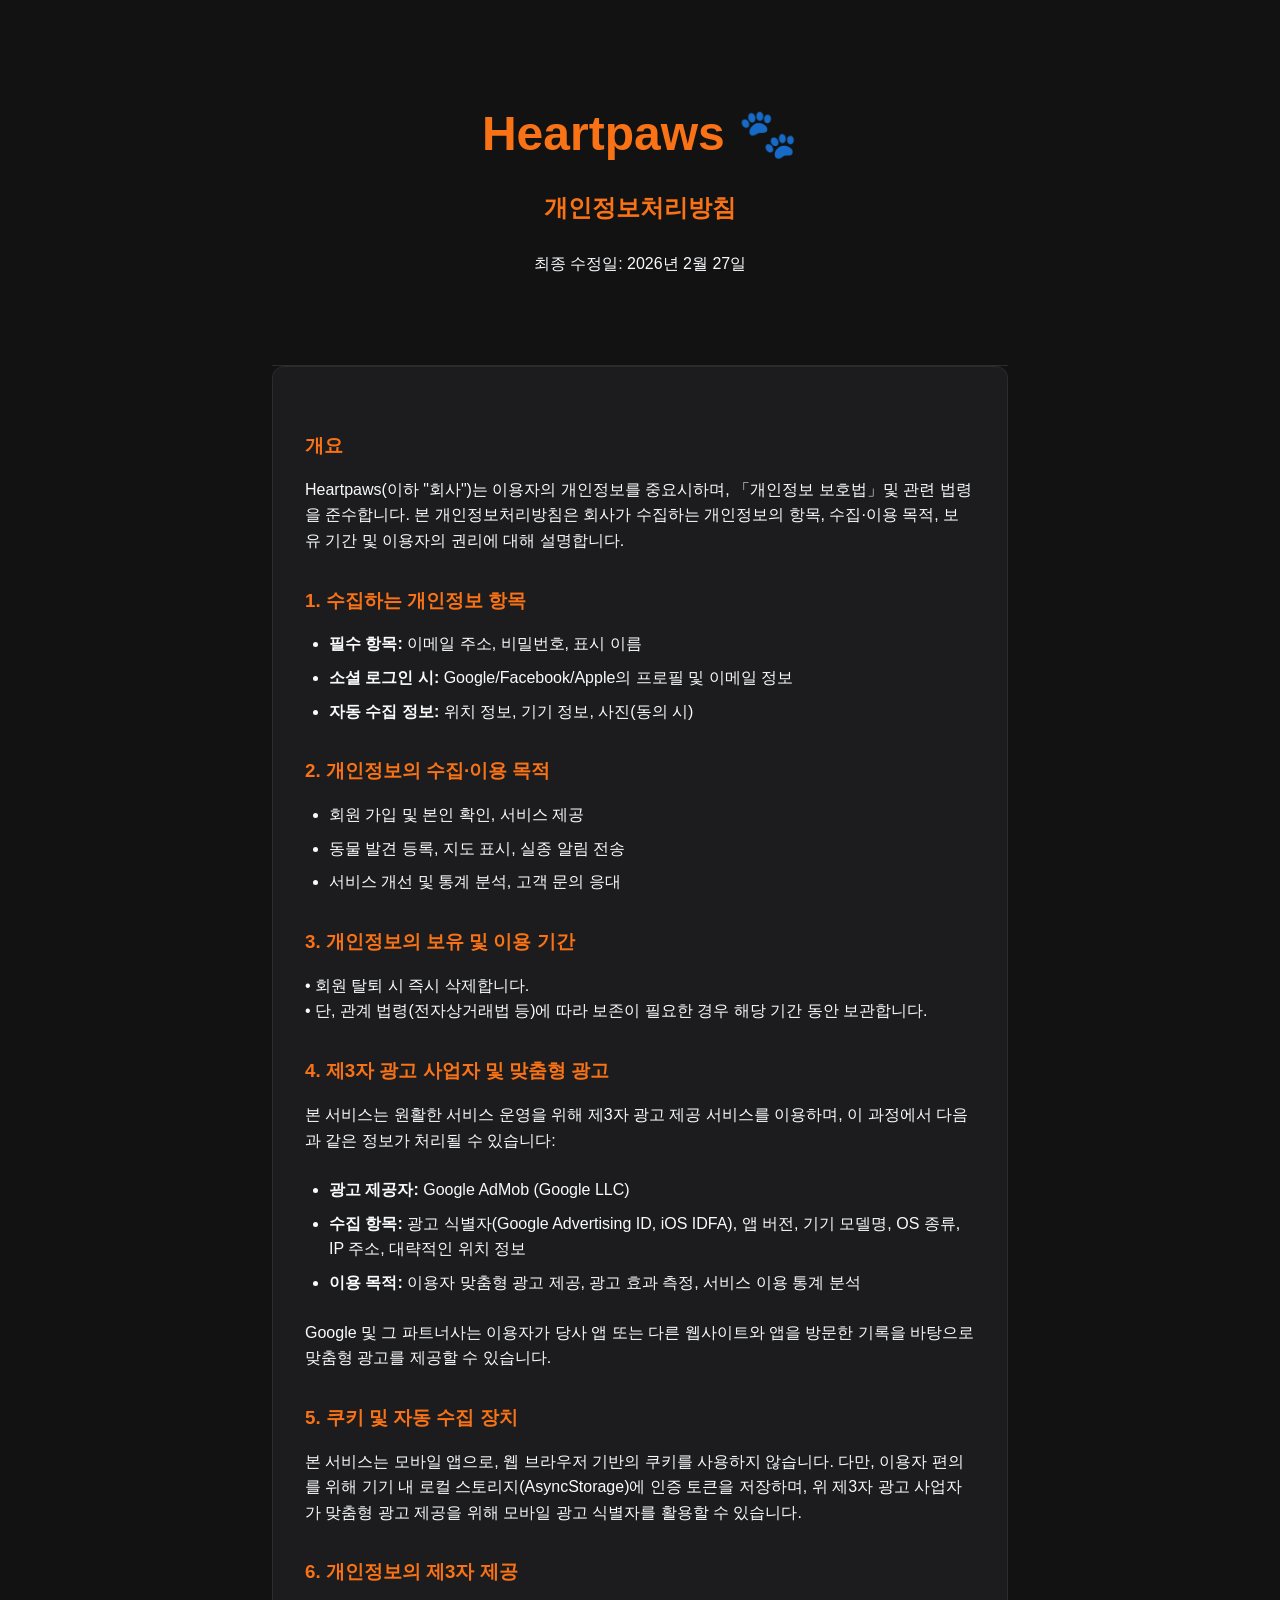
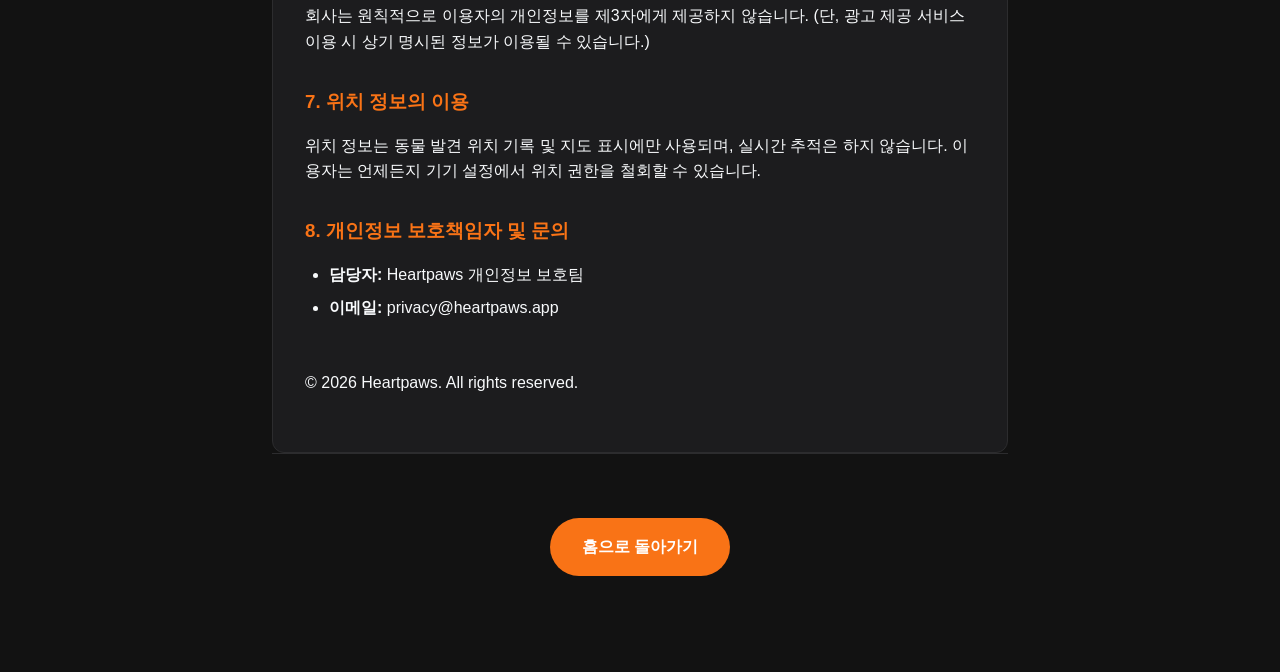
==== heartpaws-privacy.html @ 1fa8896c "docs: add Meta Data Deletion Policy and update privacy docs" ====
<!DOCTYPE html>
<html lang="ko">
<head>
    <meta charset="UTF-8">
    <meta name="viewport" content="width=device-width, initial-scale=1.0">
    <title>개인정보처리방침 - Heartpaws</title>
    <link rel="stylesheet" href="styles.css">
</head>
<body>
    <div class="container">
        <header>
            <h1>Heartpaws 🐾</h1>
            <h2>개인정보처리방침</h2>
            <p>최종 수정일: 2026년 2월 27일</p>
        </header>

        <section class="privacy-body">
            <h3>개요</h3>
            <p>Heartpaws(이하 "회사")는 이용자의 개인정보를 중요시하며, 「개인정보 보호법」및 관련 법령을 준수합니다. 본 개인정보처리방침은 회사가 수집하는 개인정보의 항목, 수집·이용 목적, 보유 기간 및 이용자의 권리에 대해 설명합니다.</p>

            <h3>1. 수집하는 개인정보 항목</h3>
            <ul>
                <li><strong>필수 항목:</strong> 이메일 주소, 비밀번호, 표시 이름</li>
                <li><strong>소셜 로그인 시:</strong> Google/Facebook/Apple의 프로필 및 이메일 정보</li>
                <li><strong>자동 수집 정보:</strong> 위치 정보, 기기 정보, 사진(동의 시)</li>
            </ul>

            <h3>2. 개인정보의 수집·이용 목적</h3>
            <ul>
                <li>회원 가입 및 본인 확인, 서비스 제공</li>
                <li>동물 발견 등록, 지도 표시, 실종 알림 전송</li>
                <li>서비스 개선 및 통계 분석, 고객 문의 응대</li>
            </ul>

            <h3>3. 개인정보의 보유 및 이용 기간</h3>
            <p>• 회원 탈퇴 시 즉시 삭제합니다.<br>
            • 단, 관계 법령(전자상거래법 등)에 따라 보존이 필요한 경우 해당 기간 동안 보관합니다.</p>

            <h3>4. 제3자 광고 사업자 및 맞춤형 광고</h3>
            <p>본 서비스는 원활한 서비스 운영을 위해 제3자 광고 제공 서비스를 이용하며, 이 과정에서 다음과 같은 정보가 처리될 수 있습니다:</p>
            <ul>
                <li><strong>광고 제공자:</strong> Google AdMob (Google LLC)</li>
                <li><strong>수집 항목:</strong> 광고 식별자(Google Advertising ID, iOS IDFA), 앱 버전, 기기 모델명, OS 종류, IP 주소, 대략적인 위치 정보</li>
                <li><strong>이용 목적:</strong> 이용자 맞춤형 광고 제공, 광고 효과 측정, 서비스 이용 통계 분석</li>
            </ul>
            <p>Google 및 그 파트너사는 이용자가 당사 앱 또는 다른 웹사이트와 앱을 방문한 기록을 바탕으로 맞춤형 광고를 제공할 수 있습니다.</p>

            <h3>5. 쿠키 및 자동 수집 장치</h3>
            <p>본 서비스는 모바일 앱으로, 웹 브라우저 기반의 쿠키를 사용하지 않습니다. 다만, 이용자 편의를 위해 기기 내 로컬 스토리지(AsyncStorage)에 인증 토큰을 저장하며, 위 제3자 광고 사업자가 맞춤형 광고 제공을 위해 모바일 광고 식별자를 활용할 수 있습니다.</p>

            <h3>6. 개인정보의 제3자 제공</h3>
            <p>회사는 원칙적으로 이용자의 개인정보를 제3자에게 제공하지 않습니다. (단, 광고 제공 서비스 이용 시 상기 명시된 정보가 이용될 수 있습니다.)</p>

            <h3>7. 위치 정보의 이용</h3>
            <p>위치 정보는 동물 발견 위치 기록 및 지도 표시에만 사용되며, 실시간 추적은 하지 않습니다. 이용자는 언제든지 기기 설정에서 위치 권한을 철회할 수 있습니다.</p>

            <h3>8. 개인정보 보호책임자 및 문의</h3>
            <ul>
                <li><strong>담당자:</strong> Heartpaws 개인정보 보호팀</li>
                <li><strong>이메일:</strong> privacy@heartpaws.app</li>
            </ul>

            <br>
            <p>&copy; 2026 Heartpaws. All rights reserved.</p>
        </section>

        <footer>
            <a href="index.html" class="cta-button">홈으로 돌아가기</a>
        </footer>
    </div>
</body>
</html>
---- styles.css ----
:root {
    --primary: #f97316;
    --background: #121212;
    --surface: #1c1c1e;
    --text: #f8fafc;
    --text-dim: #94a3b8;
    --border: #2c2c2e;
}

* {
    margin: 0;
    padding: 0;
    box-sizing: border-box;
}

body {
    font-family: 'Inter', -apple-system, BlinkMacSystemFont, "Segoe UI", Roboto, Helvetica, Arial, sans-serif;
    background-color: var(--background);
    color: var(--text);
    line-height: 1.6;
}

.container {
    max-width: 800px;
    margin: 0 auto;
    padding: 2rem;
}

header {
    text-align: center;
    padding: 4rem 0;
    border-bottom: 1px solid var(--border);
}

h1 {
    color: var(--primary);
    font-size: 3rem;
    font-weight: 800;
    margin-bottom: 1rem;
}

.tagline {
    font-size: 1.25rem;
    color: var(--text-dim);
    margin-bottom: 2rem;
}

.cta-button {
    display: inline-block;
    background-color: var(--primary);
    color: white;
    padding: 1rem 2rem;
    border-radius: 9999px;
    text-decoration: none;
    font-weight: 700;
    transition: transform 0.2s, background-color 0.2s;
}

.cta-button:hover {
    transform: translateY(-2px);
    background-color: #ea580c;
}

section {
    padding: 4rem 0;
}

h2 {
    color: var(--primary);
    margin-bottom: 1.5rem;
    font-size: 1.5rem;
}

p {
    margin-bottom: 1.5rem;
}

footer {
    text-align: center;
    padding: 4rem 0;
    color: var(--text-dim);
    border-top: 1px solid var(--border);
}

.links {
    margin-bottom: 2rem;
}

.links a {
    color: var(--text-dim);
    text-decoration: none;
    margin: 0 1rem;
    transition: color 0.2s;
}

.links a:hover {
    color: var(--primary);
}

/* Privacy Page Specific */
.privacy-body {
    background: var(--surface);
    padding: 2rem;
    border-radius: 12px;
    border: 1px solid var(--border);
}

.privacy-body h3 {
    margin-top: 2rem;
    margin-bottom: 1rem;
    color: var(--primary);
}

.privacy-body ul {
    margin-left: 1.5rem;
    margin-bottom: 1.5rem;
}

.privacy-body li {
    margin-bottom: 0.5rem;
}
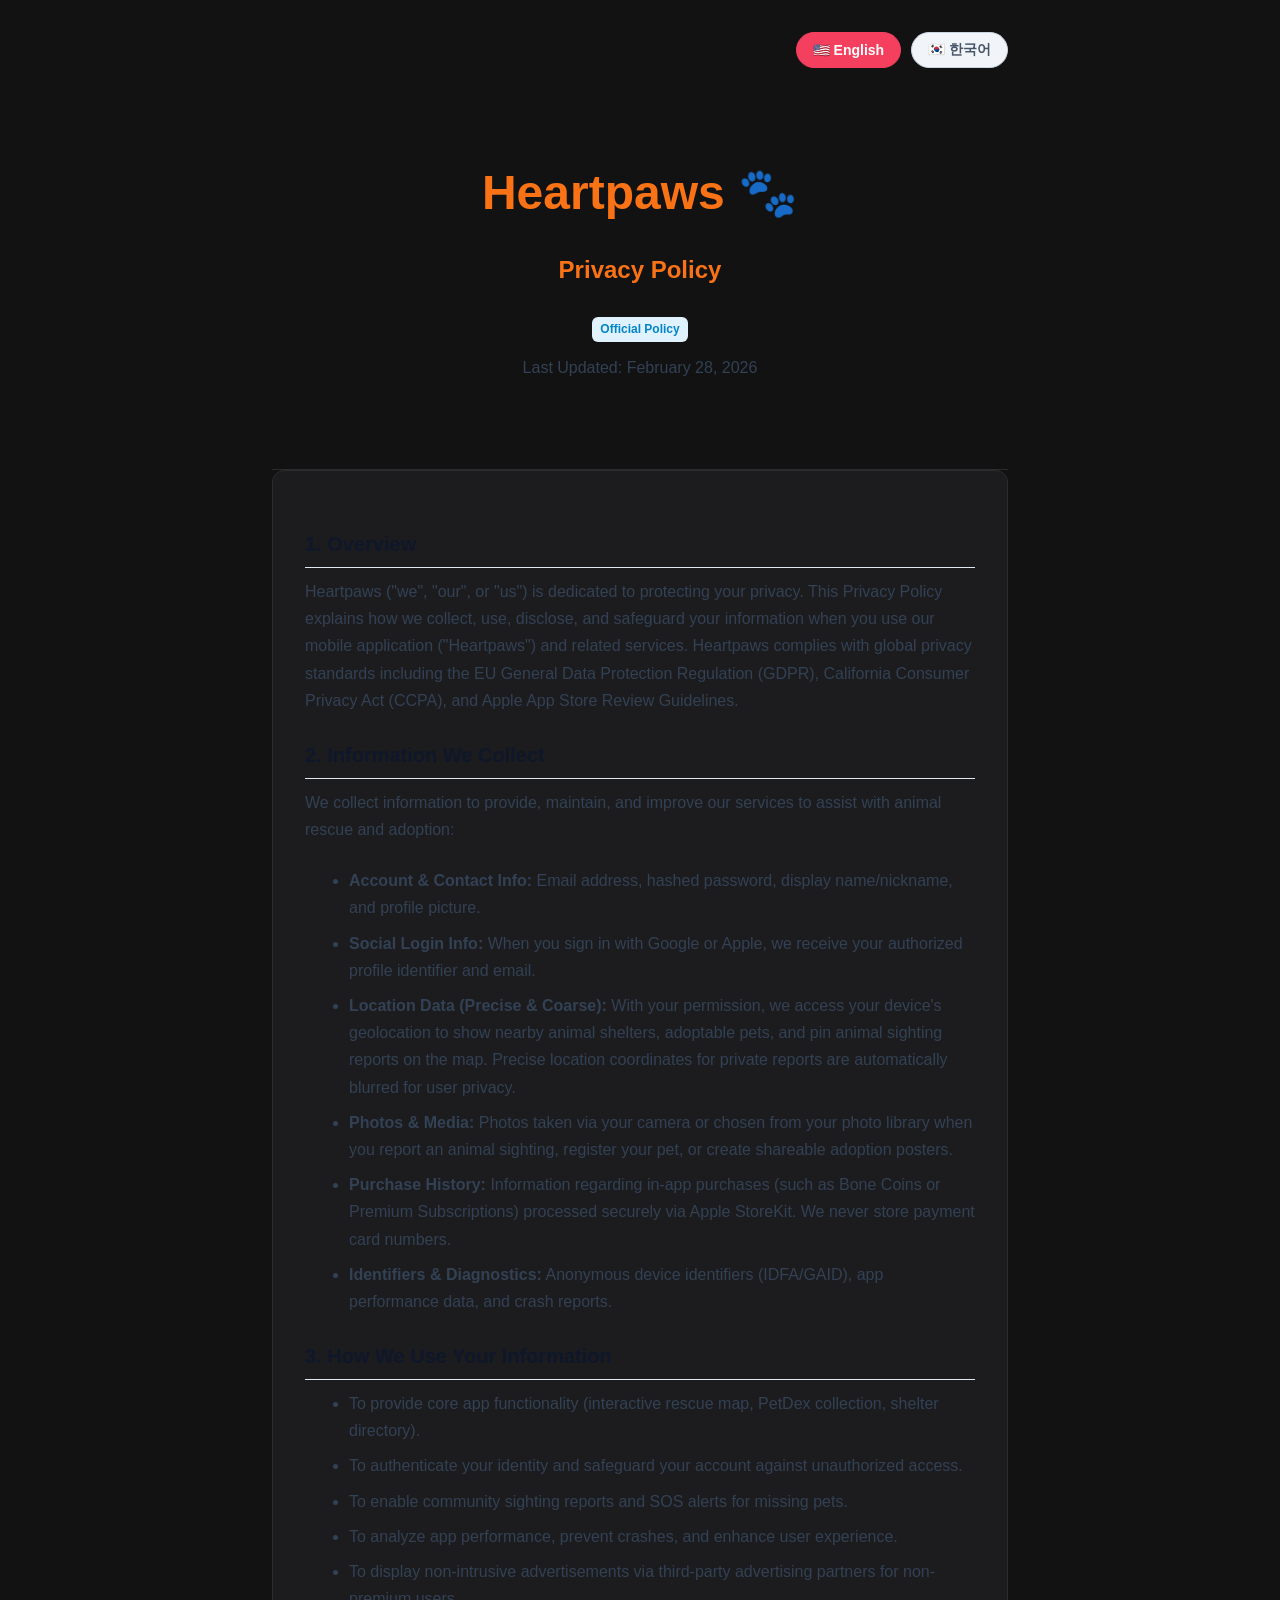
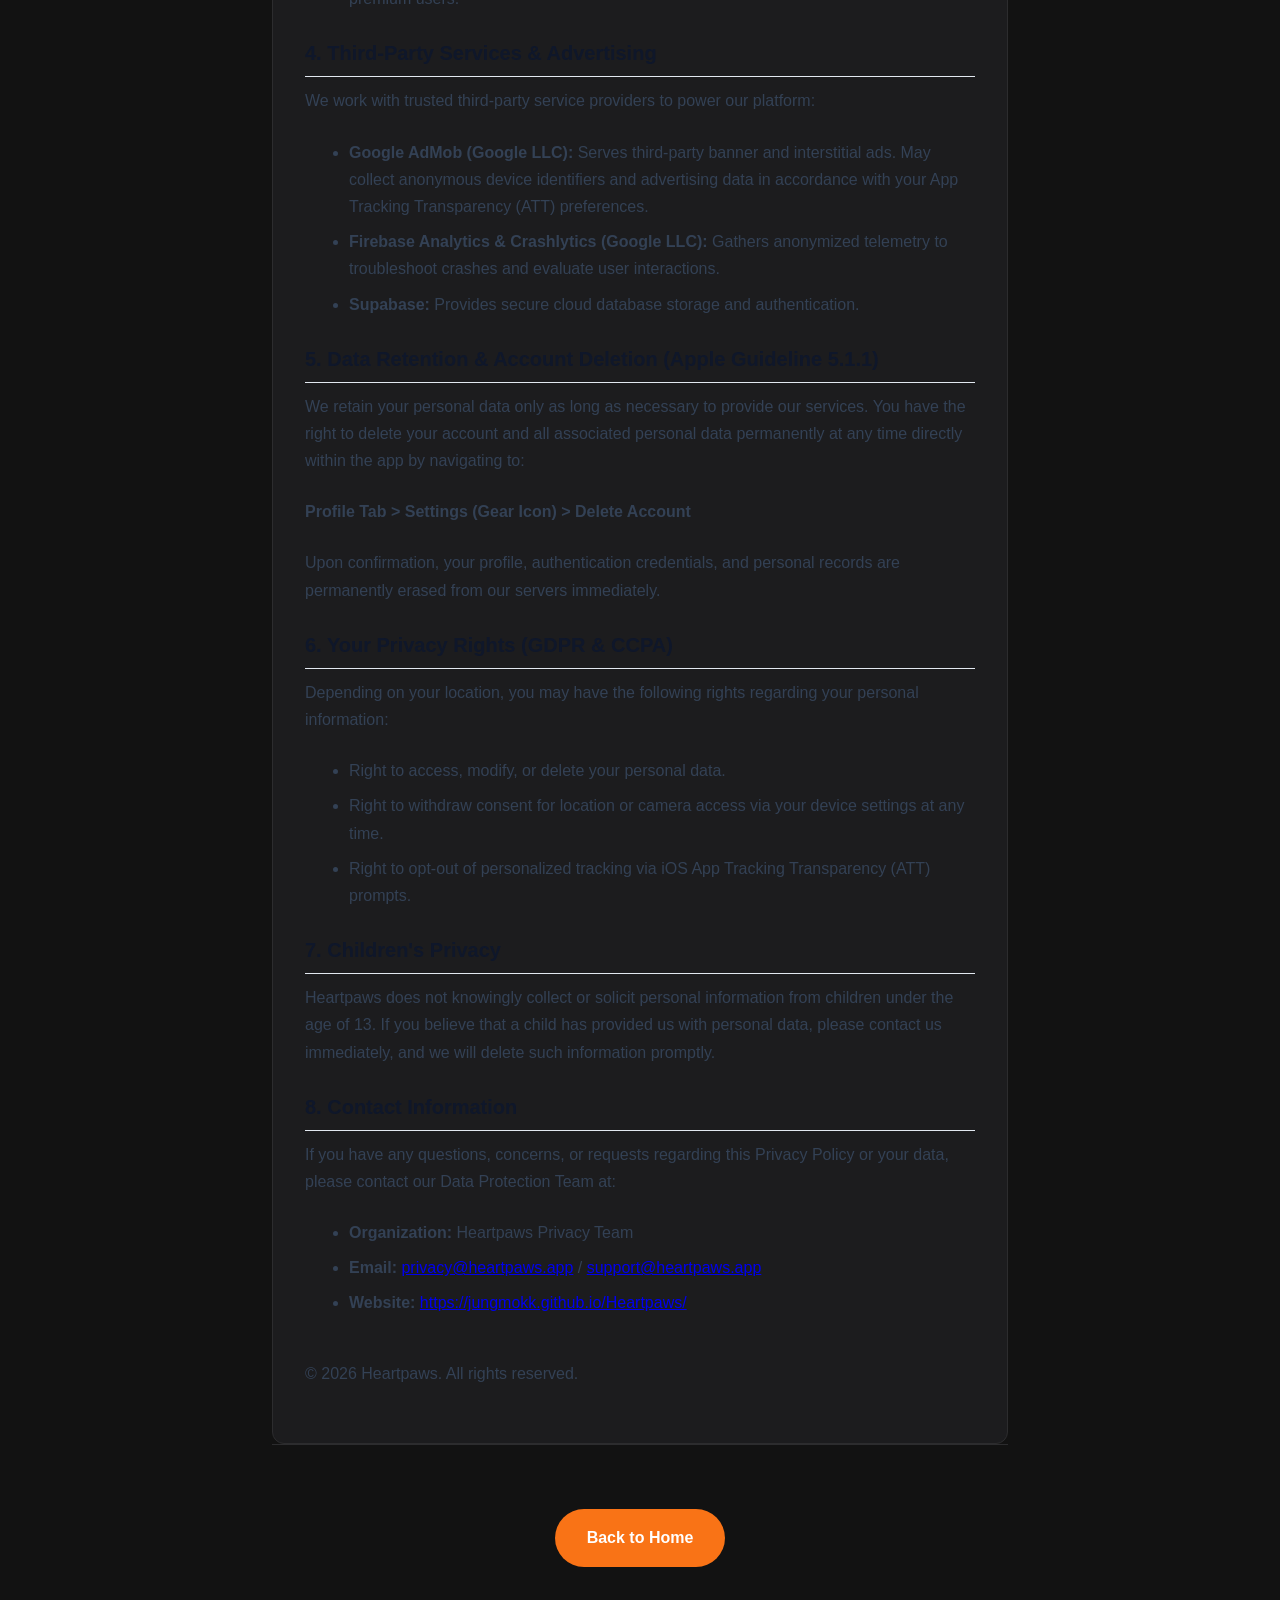
==== commit a87952b0: "docs: add English privacy policy with bilingual switcher" ====
--- a/heartpaws-privacy.html
+++ b/heartpaws-privacy.html
@@ -1,72 +1,228 @@
 <!DOCTYPE html>
-<html lang="ko">
+<html lang="en">
 <head>
     <meta charset="UTF-8">
     <meta name="viewport" content="width=device-width, initial-scale=1.0">
-    <title>개인정보처리방침 - Heartpaws</title>
+    <title>Privacy Policy - Heartpaws</title>
     <link rel="stylesheet" href="styles.css">
+    <style>
+        .lang-switch {
+            display: flex;
+            justify-content: flex-end;
+            gap: 10px;
+            margin-bottom: 20px;
+        }
+        .lang-btn {
+            background-color: #f1f5f9;
+            color: #475569;
+            border: 1px solid #cbd5e1;
+            padding: 8px 16px;
+            border-radius: 20px;
+            font-size: 14px;
+            font-weight: 600;
+            cursor: pointer;
+            transition: all 0.2s ease;
+        }
+        .lang-btn.active {
+            background-color: #f43f5e;
+            color: #ffffff;
+            border-color: #f43f5e;
+        }
+        .privacy-section {
+            line-height: 1.7;
+            color: #334155;
+        }
+        .privacy-section h3 {
+            color: #0f172a;
+            margin-top: 24px;
+            margin-bottom: 10px;
+            font-size: 1.25rem;
+            border-bottom: 1px solid #e2e8f0;
+            padding-bottom: 6px;
+        }
+        .privacy-section ul {
+            padding-left: 20px;
+            margin-bottom: 16px;
+        }
+        .privacy-section li {
+            margin-bottom: 8px;
+        }
+        .badge {
+            display: inline-block;
+            background: #e0f2fe;
+            color: #0284c7;
+            font-size: 12px;
+            font-weight: 700;
+            padding: 2px 8px;
+            border-radius: 6px;
+            margin-bottom: 12px;
+        }
+    </style>
 </head>
 <body>
     <div class="container">
-        <header>
-            <h1>Heartpaws 🐾</h1>
-            <h2>개인정보처리방침</h2>
-            <p>최종 수정일: 2026년 2월 27일</p>
-        </header>
-
-        <section class="privacy-body">
-            <h3>개요</h3>
-            <p>Heartpaws(이하 "회사")는 이용자의 개인정보를 중요시하며, 「개인정보 보호법」및 관련 법령을 준수합니다. 본 개인정보처리방침은 회사가 수집하는 개인정보의 항목, 수집·이용 목적, 보유 기간 및 이용자의 권리에 대해 설명합니다.</p>
-
-            <h3>1. 수집하는 개인정보 항목</h3>
-            <ul>
-                <li><strong>필수 항목:</strong> 이메일 주소, 비밀번호, 표시 이름</li>
-                <li><strong>소셜 로그인 시:</strong> Google/Facebook/Apple의 프로필 및 이메일 정보</li>
-                <li><strong>자동 수집 정보:</strong> 위치 정보, 기기 정보, 사진(동의 시)</li>
-            </ul>
-
-            <h3>2. 개인정보의 수집·이용 목적</h3>
-            <ul>
-                <li>회원 가입 및 본인 확인, 서비스 제공</li>
-                <li>동물 발견 등록, 지도 표시, 실종 알림 전송</li>
-                <li>서비스 개선 및 통계 분석, 고객 문의 응대</li>
-            </ul>
-
-            <h3>3. 개인정보의 보유 및 이용 기간</h3>
-            <p>• 회원 탈퇴 시 즉시 삭제합니다.<br>
-            • 단, 관계 법령(전자상거래법 등)에 따라 보존이 필요한 경우 해당 기간 동안 보관합니다.</p>
-
-            <h3>4. 제3자 광고 사업자 및 맞춤형 광고</h3>
-            <p>본 서비스는 원활한 서비스 운영을 위해 제3자 광고 제공 서비스를 이용하며, 이 과정에서 다음과 같은 정보가 처리될 수 있습니다:</p>
-            <ul>
-                <li><strong>광고 제공자:</strong> Google AdMob (Google LLC)</li>
-                <li><strong>수집 항목:</strong> 광고 식별자(Google Advertising ID, iOS IDFA), 앱 버전, 기기 모델명, OS 종류, IP 주소, 대략적인 위치 정보</li>
-                <li><strong>이용 목적:</strong> 이용자 맞춤형 광고 제공, 광고 효과 측정, 서비스 이용 통계 분석</li>
-            </ul>
-            <p>Google 및 그 파트너사는 이용자가 당사 앱 또는 다른 웹사이트와 앱을 방문한 기록을 바탕으로 맞춤형 광고를 제공할 수 있습니다.</p>
-
-            <h3>5. 쿠키 및 자동 수집 장치</h3>
-            <p>본 서비스는 모바일 앱으로, 웹 브라우저 기반의 쿠키를 사용하지 않습니다. 다만, 이용자 편의를 위해 기기 내 로컬 스토리지(AsyncStorage)에 인증 토큰을 저장하며, 위 제3자 광고 사업자가 맞춤형 광고 제공을 위해 모바일 광고 식별자를 활용할 수 있습니다.</p>
-
-            <h3>6. 개인정보의 제3자 제공</h3>
-            <p>회사는 원칙적으로 이용자의 개인정보를 제3자에게 제공하지 않습니다. (단, 광고 제공 서비스 이용 시 상기 명시된 정보가 이용될 수 있습니다.)</p>
-
-            <h3>7. 위치 정보의 이용</h3>
-            <p>위치 정보는 동물 발견 위치 기록 및 지도 표시에만 사용되며, 실시간 추적은 하지 않습니다. 이용자는 언제든지 기기 설정에서 위치 권한을 철회할 수 있습니다.</p>
-
-            <h3>8. 개인정보 보호책임자 및 문의</h3>
-            <ul>
-                <li><strong>담당자:</strong> Heartpaws 개인정보 보호팀</li>
-                <li><strong>이메일:</strong> privacy@heartpaws.app</li>
-            </ul>
-
-            <br>
-            <p>&copy; 2026 Heartpaws. All rights reserved.</p>
-        </section>
+        <div class="lang-switch">
+            <button class="lang-btn active" onclick="setLanguage('en')">🇺🇸 English</button>
+            <button class="lang-btn" onclick="setLanguage('ko')">🇰🇷 한국어</button>
+        </div>
+
+        <!-- ENGLISH PRIVACY POLICY -->
+        <div id="policy-en" class="privacy-section">
+            <header>
+                <h1>Heartpaws 🐾</h1>
+                <h2>Privacy Policy</h2>
+                <span class="badge">Official Policy</span>
+                <p>Last Updated: February 28, 2026</p>
+            </header>
+
+            <section class="privacy-body">
+                <h3>1. Overview</h3>
+                <p>Heartpaws ("we", "our", or "us") is dedicated to protecting your privacy. This Privacy Policy explains how we collect, use, disclose, and safeguard your information when you use our mobile application ("Heartpaws") and related services. Heartpaws complies with global privacy standards including the EU General Data Protection Regulation (GDPR), California Consumer Privacy Act (CCPA), and Apple App Store Review Guidelines.</p>
+
+                <h3>2. Information We Collect</h3>
+                <p>We collect information to provide, maintain, and improve our services to assist with animal rescue and adoption:</p>
+                <ul>
+                    <li><strong>Account & Contact Info:</strong> Email address, hashed password, display name/nickname, and profile picture.</li>
+                    <li><strong>Social Login Info:</strong> When you sign in with Google or Apple, we receive your authorized profile identifier and email.</li>
+                    <li><strong>Location Data (Precise & Coarse):</strong> With your permission, we access your device's geolocation to show nearby animal shelters, adoptable pets, and pin animal sighting reports on the map. Precise location coordinates for private reports are automatically blurred for user privacy.</li>
+                    <li><strong>Photos & Media:</strong> Photos taken via your camera or chosen from your photo library when you report an animal sighting, register your pet, or create shareable adoption posters.</li>
+                    <li><strong>Purchase History:</strong> Information regarding in-app purchases (such as Bone Coins or Premium Subscriptions) processed securely via Apple StoreKit. We never store payment card numbers.</li>
+                    <li><strong>Identifiers & Diagnostics:</strong> Anonymous device identifiers (IDFA/GAID), app performance data, and crash reports.</li>
+                </ul>
+
+                <h3>3. How We Use Your Information</h3>
+                <ul>
+                    <li>To provide core app functionality (interactive rescue map, PetDex collection, shelter directory).</li>
+                    <li>To authenticate your identity and safeguard your account against unauthorized access.</li>
+                    <li>To enable community sighting reports and SOS alerts for missing pets.</li>
+                    <li>To analyze app performance, prevent crashes, and enhance user experience.</li>
+                    <li>To display non-intrusive advertisements via third-party advertising partners for non-premium users.</li>
+                </ul>
+
+                <h3>4. Third-Party Services & Advertising</h3>
+                <p>We work with trusted third-party service providers to power our platform:</p>
+                <ul>
+                    <li><strong>Google AdMob (Google LLC):</strong> Serves third-party banner and interstitial ads. May collect anonymous device identifiers and advertising data in accordance with your App Tracking Transparency (ATT) preferences.</li>
+                    <li><strong>Firebase Analytics & Crashlytics (Google LLC):</strong> Gathers anonymized telemetry to troubleshoot crashes and evaluate user interactions.</li>
+                    <li><strong>Supabase:</strong> Provides secure cloud database storage and authentication.</li>
+                </ul>
+
+                <h3>5. Data Retention & Account Deletion (Apple Guideline 5.1.1)</h3>
+                <p>We retain your personal data only as long as necessary to provide our services. You have the right to delete your account and all associated personal data permanently at any time directly within the app by navigating to:</p>
+                <p><strong>Profile Tab &gt; Settings (Gear Icon) &gt; Delete Account</strong></p>
+                <p>Upon confirmation, your profile, authentication credentials, and personal records are permanently erased from our servers immediately.</p>
+
+                <h3>6. Your Privacy Rights (GDPR & CCPA)</h3>
+                <p>Depending on your location, you may have the following rights regarding your personal information:</p>
+                <ul>
+                    <li>Right to access, modify, or delete your personal data.</li>
+                    <li>Right to withdraw consent for location or camera access via your device settings at any time.</li>
+                    <li>Right to opt-out of personalized tracking via iOS App Tracking Transparency (ATT) prompts.</li>
+                </ul>
+
+                <h3>7. Children's Privacy</h3>
+                <p>Heartpaws does not knowingly collect or solicit personal information from children under the age of 13. If you believe that a child has provided us with personal data, please contact us immediately, and we will delete such information promptly.</p>
+
+                <h3>8. Contact Information</h3>
+                <p>If you have any questions, concerns, or requests regarding this Privacy Policy or your data, please contact our Data Protection Team at:</p>
+                <ul>
+                    <li><strong>Organization:</strong> Heartpaws Privacy Team</li>
+                    <li><strong>Email:</strong> <a href="mailto:privacy@heartpaws.app">privacy@heartpaws.app</a> / <a href="mailto:support@heartpaws.app">support@heartpaws.app</a></li>
+                    <li><strong>Website:</strong> <a href="https://jungmokk.github.io/Heartpaws/">https://jungmokk.github.io/Heartpaws/</a></li>
+                </ul>
+
+                <br>
+                <p>&copy; 2026 Heartpaws. All rights reserved.</p>
+            </section>
+        </div>
+
+        <!-- KOREAN PRIVACY POLICY -->
+        <div id="policy-ko" class="privacy-section" style="display: none;">
+            <header>
+                <h1>Heartpaws 🐾</h1>
+                <h2>개인정보처리방침</h2>
+                <span class="badge">공식 방침</span>
+                <p>최종 수정일: 2026년 2월 28일</p>
+            </header>
+
+            <section class="privacy-body">
+                <h3>1. 개요</h3>
+                <p>Heartpaws(이하 "회사")는 이용자의 개인정보를 소중하게 생각하며, 「개인정보 보호법」 및 글로벌 개인정보 보호 가이드라인(GDPR, CCPA, Apple App Store 심사 기준)을 철저히 준수합니다. 본 개인정보처리방침은 회사가 수집하는 정보의 항목, 이용 목적, 보관 기간 및 이용자의 권리에 대해 설명합니다.</p>
+
+                <h3>2. 수집하는 개인정보 항목</h3>
+                <ul>
+                    <li><strong>계정 및 연락처:</strong> 이메일 주소, 암호화된 비밀번호, 표시 이름(닉네임), 프로필 사진</li>
+                    <li><strong>소셜 로그인 정보:</strong> Google, Apple 로그인 시 제공되는 고유 식별자 및 이메일</li>
+                    <li><strong>위치 정보:</strong> 내 주변 동물보호소 및 입양 동물 탐색, 유기동물 발견 제보 핀 등록을 위한 GPS 좌표 (개인정보 보호를 위해 비공개 제보 시 좌표는 자동 블러 처리됩니다)</li>
+                    <li><strong>사진 및 미디어:</strong> 카메라로 촬영하거나 앨범에서 선택한 동물 사진 (제보, 펫 프로필 등록, 입양 홍보 포스터 생성용)</li>
+                    <li><strong>인앱 결제 내역:</strong> Apple StoreKit을 통해 안전하게 처리되는 코인 및 구독 결제 내역 (신용카드 번호는 개발자가 일체 보관하지 않습니다)</li>
+                    <li><strong>기기 및 진단 정보:</strong> 익명 광고 식별자(IDFA), 앱 오류 및 크래시 로그</li>
+                </ul>
+
+                <h3>3. 개인정보의 수집 및 이용 목적</h3>
+                <ul>
+                    <li>서비스 기본 기능 제공 (유기동물 지도 확인, 도감 수집, 보호소 연락망)</li>
+                    <li>회원 가입, 로그인 인증 및 계정 보안 유지</li>
+                    <li>동네 유기동물 제보 등록 및 실종 펫 SOS 알림 발송</li>
+                    <li>앱 성능 개선, 버그 수정 및 안정성 유지</li>
+                    <li>무료 이용자를 위한 맞춤형 광고 노출 (Google AdMob)</li>
+                </ul>
+
+                <h3>4. 제3자 서비스 및 광고 사업자</h3>
+                <ul>
+                    <li><strong>Google AdMob:</strong> 배너 및 전면 광고 제공 (이용자의 추적 동의(ATT) 설정에 따라 익명 광고 식별자 활용)</li>
+                    <li><strong>Firebase Analytics & Crashlytics:</strong> 앱 이용 통계 및 크래시 분석</li>
+                    <li><strong>Supabase:</strong> 안전한 클라우드 데이터베이스 및 사용자 인증 서비스</li>
+                </ul>
+
+                <h3>5. 개인정보 보유 및 즉시 삭제 (계정 탈퇴)</h3>
+                <p>이용자는 언제든지 앱 내에서 본인의 계정 및 모든 관련 데이터를 즉시 영구 삭제할 수 있습니다:</p>
+                <p><strong>프로필 탭 &gt; 설정 (톱니바퀴 아이콘) &gt; 계정 탈퇴 (Delete Account)</strong></p>
+                <p>탈퇴 시 서버에 저장된 이용자의 프로필, 인증 정보 및 개인 데이터는 즉각 파기됩니다.</p>
+
+                <h3>6. 이용자의 권리 및 거부 방법</h3>
+                <p>이용자는 언제든지 기기 설정에서 위치 및 카메라 접근 권한을 철회하거나, iOS '추적 요청 금지' 설정을 통해 맞춤형 광고 추적을 거부할 수 있습니다.</p>
+
+                <h3>7. 개인정보 보호책임자 및 문의처</h3>
+                <ul>
+                    <li><strong>담당:</strong> Heartpaws 개인정보 보호팀</li>
+                    <li><strong>이메일:</strong> <a href="mailto:privacy@heartpaws.app">privacy@heartpaws.app</a> / <a href="mailto:support@heartpaws.app">support@heartpaws.app</a></li>
+                    <li><strong>웹사이트:</strong> <a href="https://jungmokk.github.io/Heartpaws/">https://jungmokk.github.io/Heartpaws/</a></li>
+                </ul>
+
+                <br>
+                <p>&copy; 2026 Heartpaws. All rights reserved.</p>
+            </section>
+        </div>
 
         <footer>
-            <a href="index.html" class="cta-button">홈으로 돌아가기</a>
+            <a href="index.html" class="cta-button" id="home-link">Back to Home</a>
         </footer>
     </div>
+
+    <script>
+        function setLanguage(lang) {
+            const enPolicy = document.getElementById('policy-en');
+            const koPolicy = document.getElementById('policy-ko');
+            const homeLink = document.getElementById('home-link');
+            const buttons = document.querySelectorAll('.lang-btn');
+
+            if (lang === 'ko') {
+                enPolicy.style.display = 'none';
+                koPolicy.style.display = 'block';
+                homeLink.textContent = '홈으로 돌아가기';
+                buttons[0].classList.remove('active');
+                buttons[1].classList.add('active');
+                document.documentElement.lang = 'ko';
+            } else {
+                enPolicy.style.display = 'block';
+                koPolicy.style.display = 'none';
+                homeLink.textContent = 'Back to Home';
+                buttons[0].classList.add('active');
+                buttons[1].classList.remove('active');
+                document.documentElement.lang = 'en';
+            }
+        }
+    </script>
 </body>
 </html>
